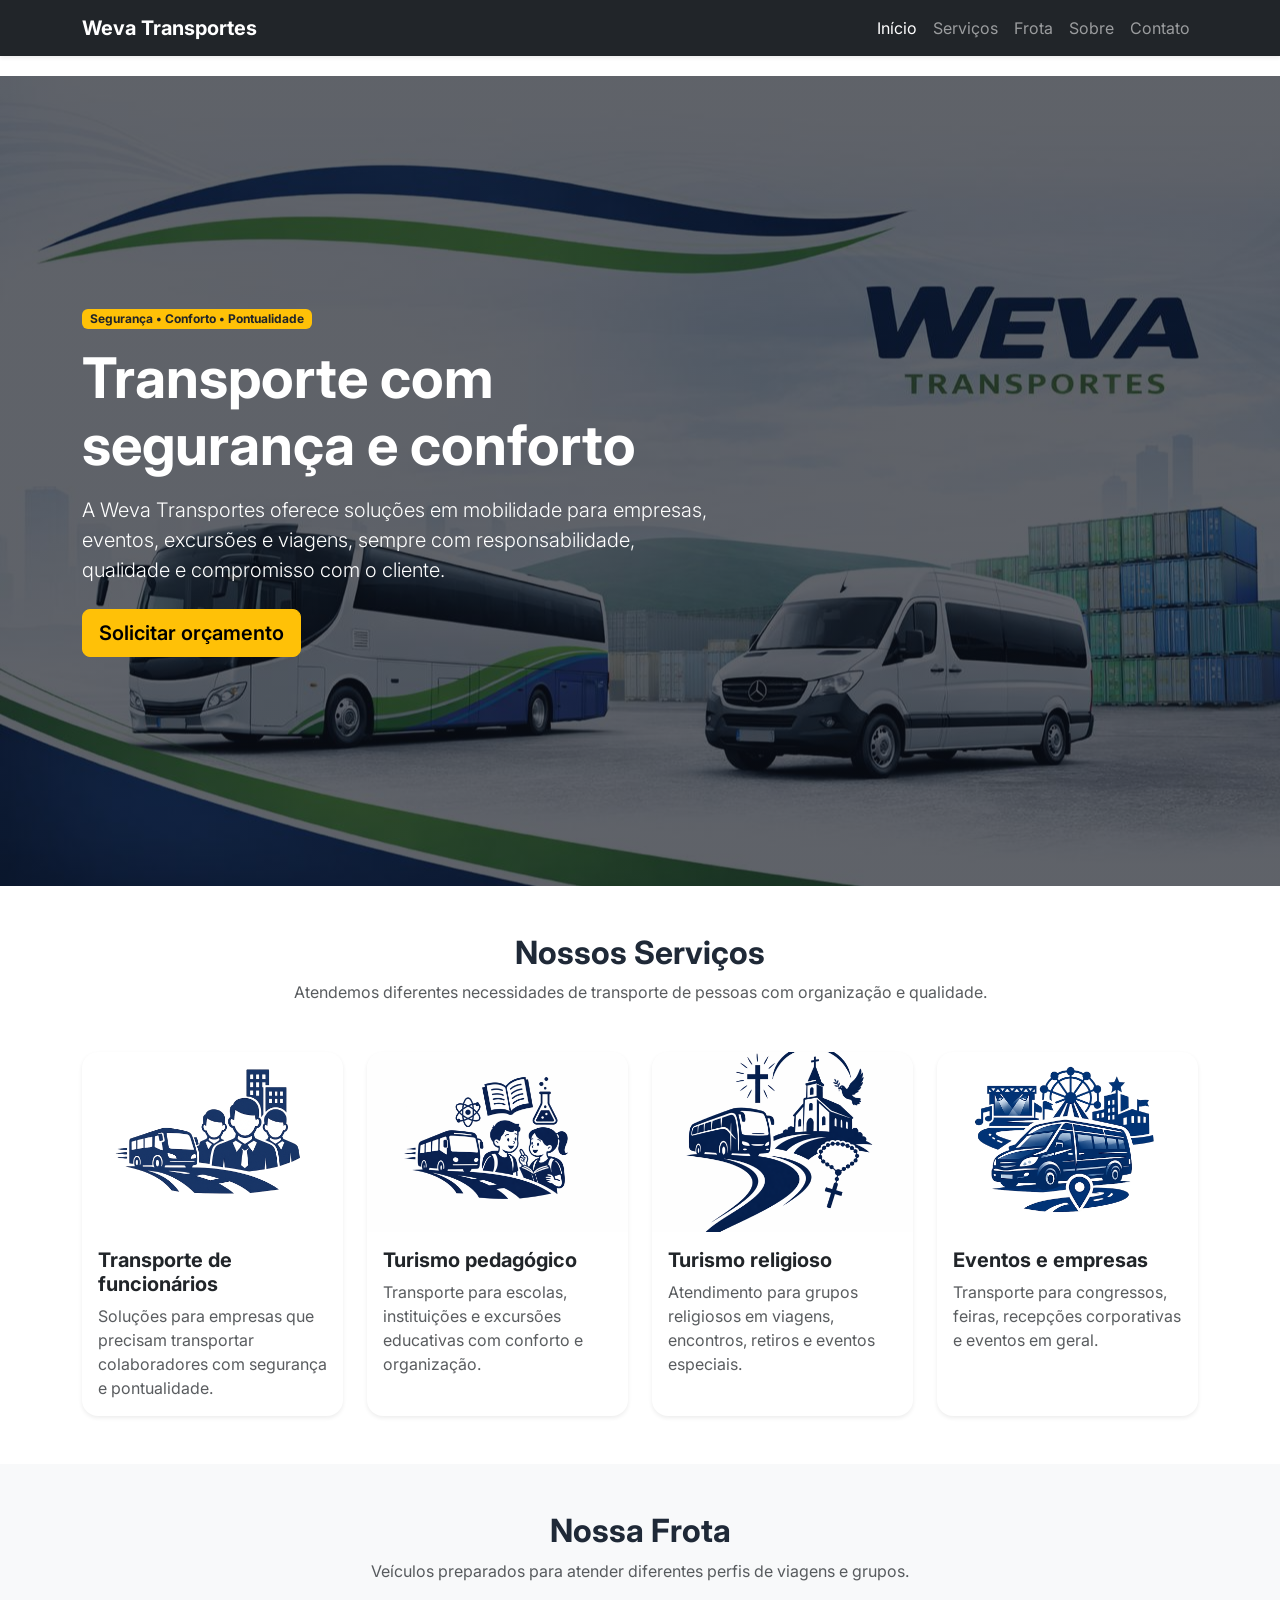
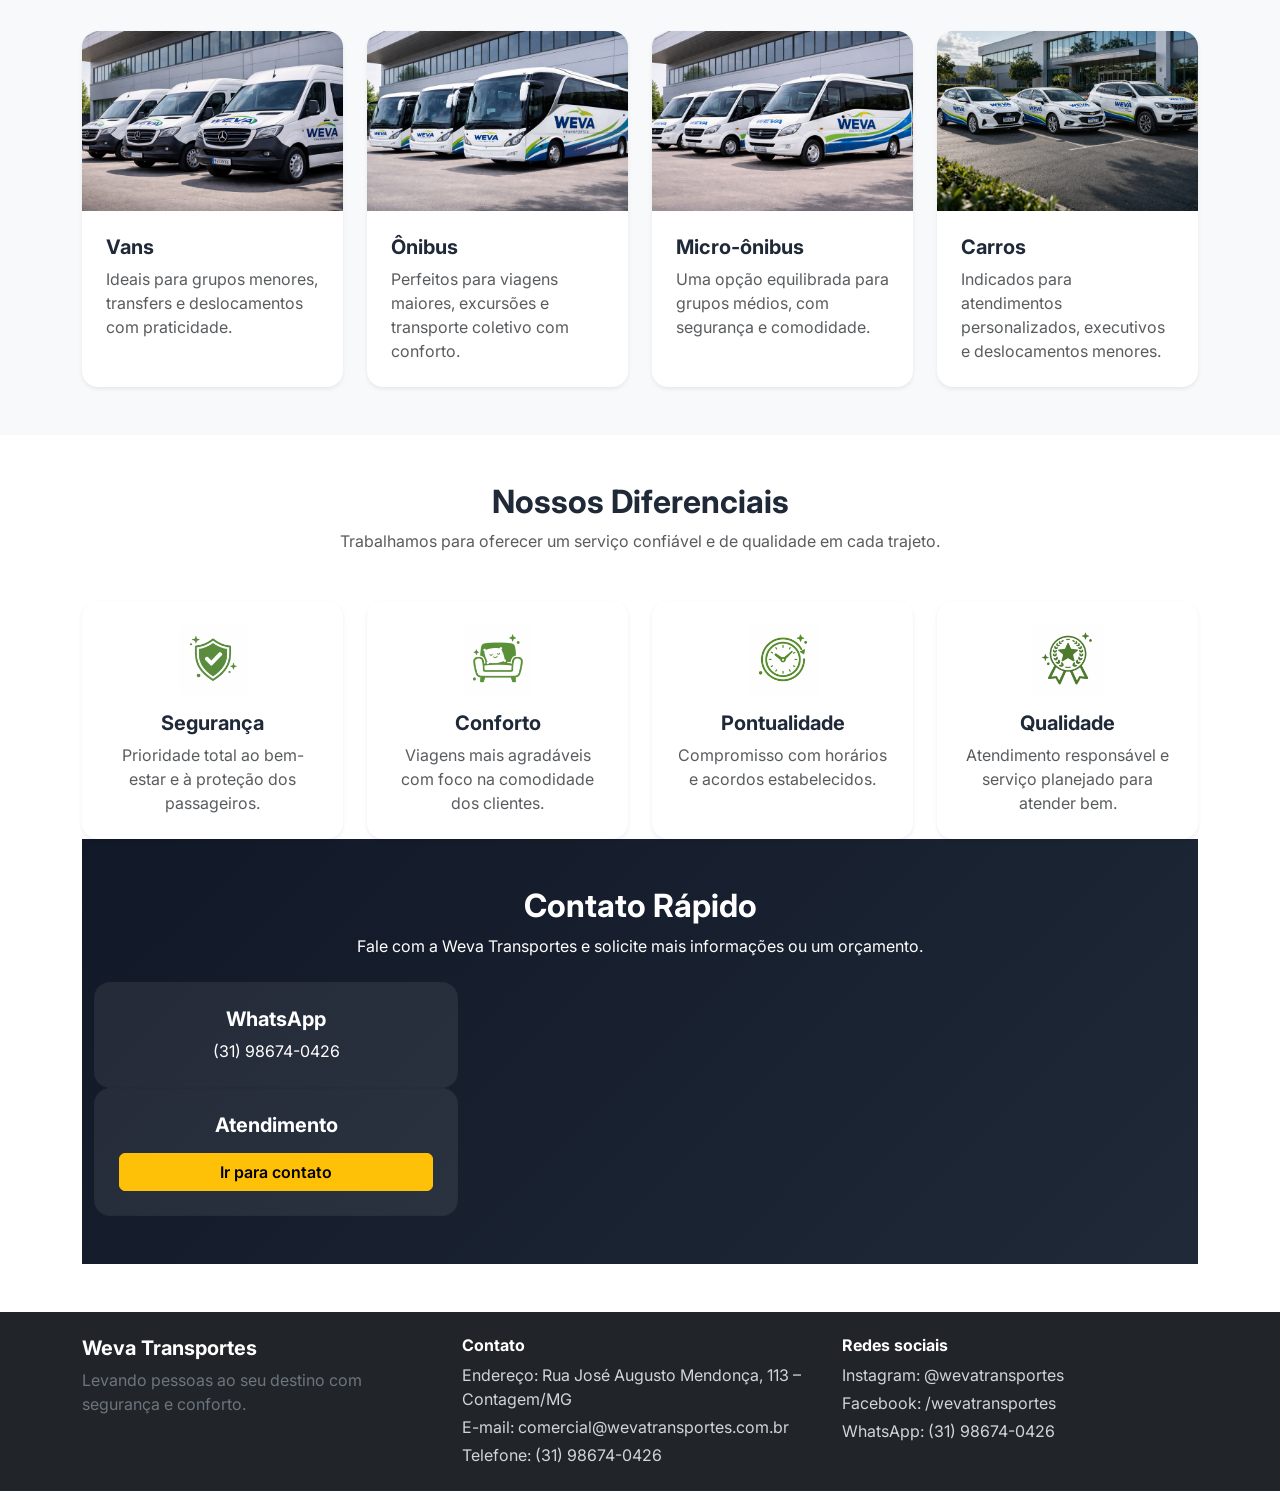
==== src/index.html @ dcbd4123 "index corrigir footer" ====
<!DOCTYPE html>
<html lang="pt-BR">
<head>
  <meta charset="UTF-8">
  <meta name="viewport" content="width=device-width, initial-scale=1.0">
  <title>Weva Transportes | Início</title>

  <link rel="preconnect" href="https://fonts.googleapis.com">
  <link rel="preconnect" href="https://fonts.gstatic.com" crossorigin>
  <link href="https://fonts.googleapis.com/css2?family=Inter:wght@400;500;600;700;800&display=swap" rel="stylesheet">

  <link
    href="https://cdn.jsdelivr.net/npm/bootstrap@5.3.3/dist/css/bootstrap.min.css"
    rel="stylesheet"
  >

  <link rel="stylesheet" href="css/style.css">
</head>
<body>

  <!-- HEADER -->
  <nav class="navbar navbar-expand-lg navbar-dark bg-dark fixed-top shadow-sm">
    <div class="container">
      <a class="navbar-brand fw-bold" href="index.html">Weva Transportes</a>

      <button class="navbar-toggler" type="button" data-bs-toggle="collapse" data-bs-target="#menuNav" aria-controls="menuNav" aria-expanded="false" aria-label="Abrir menu">
        <span class="navbar-toggler-icon"></span>
      </button>

      <div class="collapse navbar-collapse" id="menuNav">
        <ul class="navbar-nav ms-auto">
          <li class="nav-item">
            <a class="nav-link active" href="index.html">Início</a>
          </li>
          <li class="nav-item">
            <a class="nav-link" href="servicos.html">Serviços</a>
          </li>
          <li class="nav-item">
            <a class="nav-link" href="frota.html">Frota</a>
          </li>
          <li class="nav-item">
            <a class="nav-link" href="sobre.html">Sobre</a>
          </li>
          <li class="nav-item">
            <a class="nav-link" href="contato.html">Contato</a>
          </li>
        </ul>
      </div>
    </div>
  </nav>

  <!-- BANNER -->
  <header class="banner d-flex align-items-center text-white">
    <div class="container">
      <div class="row">
        <div class="col-lg-7">
          <span class="badge bg-warning text-dark mb-3">Segurança • Conforto • Pontualidade</span>
          <h1 class="display-4 fw-bold mb-3">Transporte com segurança e conforto</h1>
          <p class="lead mb-4">
            A Weva Transportes oferece soluções em mobilidade para empresas, eventos,
            excursões e viagens, sempre com responsabilidade, qualidade e compromisso com o cliente.
          </p>
          <a href="contato.html" class="btn btn-warning btn-lg fw-semibold">Solicitar orçamento</a>
        </div>
      </div>
    </div>
  </header>

<!-- SERVIÇOS -->
<section class="py-5" id="servicos">
  <div class="container">
    <div class="text-center mb-5">
      <h2 class="fw-bold">Nossos Serviços</h2>
      <p class="text-muted">
        Atendemos diferentes necessidades de transporte de pessoas com organização e qualidade.
      </p>
    </div>

    <div class="row g-4">

      <!-- FUNCIONÁRIOS -->
      <div class="col-md-6 col-lg-3">
        <div class="card h-100 shadow-sm border-0 rounded-4 overflow-hidden">
          <img src="images/funcionarios.png" class="card-img-top servico-img" alt="Transporte de funcionários">
          <div class="card-body">
            <h3 class="h5 fw-bold">Transporte de funcionários</h3>
            <p class="text-muted mb-0">
              Soluções para empresas que precisam transportar colaboradores com segurança e pontualidade.
            </p>
          </div>
        </div>
      </div>

      <!-- PEDAGÓGICO -->
      <div class="col-md-6 col-lg-3">
        <div class="card h-100 shadow-sm border-0 rounded-4 overflow-hidden">
          <img src="images/pedagogico.png" class="card-img-top servico-img" alt="Turismo pedagógico">
          <div class="card-body">
            <h3 class="h5 fw-bold">Turismo pedagógico</h3>
            <p class="text-muted mb-0">
              Transporte para escolas, instituições e excursões educativas com conforto e organização.
            </p>
          </div>
        </div>
      </div>

      <!-- RELIGIOSO -->
      <div class="col-md-6 col-lg-3">
        <div class="card h-100 shadow-sm border-0 rounded-4 overflow-hidden">
          <img src="images/religioso.png" class="card-img-top servico-img" alt="Turismo religioso">
          <div class="card-body">
            <h3 class="h5 fw-bold">Turismo religioso</h3>
            <p class="text-muted mb-0">
              Atendimento para grupos religiosos em viagens, encontros, retiros e eventos especiais.
            </p>
          </div>
        </div>
      </div>

      <!-- EVENTOS -->
      <div class="col-md-6 col-lg-3">
        <div class="card h-100 shadow-sm border-0 rounded-4 overflow-hidden">
          <img src="images/eventos.png" class="card-img-top servico-img" alt="Eventos e empresas">
          <div class="card-body">
            <h3 class="h5 fw-bold">Eventos e empresas</h3>
            <p class="text-muted mb-0">
              Transporte para congressos, feiras, recepções corporativas e eventos em geral.
            </p>
          </div>
        </div>
      </div>

    </div>
  </div>
</section>

<!-- FROTA -->
<section class="py-5 bg-light" id="frota">
  <div class="container">
    <div class="text-center mb-5">
      <h2 class="fw-bold">Nossa Frota</h2>
      <p class="text-muted">
        Veículos preparados para atender diferentes perfis de viagens e grupos.
      </p>
    </div>

    <div class="row g-4">

      <!-- VAN -->
      <div class="col-md-6 col-lg-3">
        <div class="frota-box h-100 bg-white rounded-4 shadow-sm overflow-hidden">
          <img src="images/vans.png" class="img-fluid frota-img" alt="Van">
          <div class="p-4">
            <h3 class="h5 fw-bold">Vans</h3>
            <p class="text-muted mb-0">
              Ideais para grupos menores, transfers e deslocamentos com praticidade.
            </p>
          </div>
        </div>
      </div>

      <!-- ÔNIBUS -->
      <div class="col-md-6 col-lg-3">
        <div class="frota-box h-100 bg-white rounded-4 shadow-sm overflow-hidden">
          <img src="images/onibus.png" class="img-fluid frota-img" alt="Ônibus">
          <div class="p-4">
            <h3 class="h5 fw-bold">Ônibus</h3>
            <p class="text-muted mb-0">
              Perfeitos para viagens maiores, excursões e transporte coletivo com conforto.
            </p>
          </div>
        </div>
      </div>

      <!-- MICRO -->
      <div class="col-md-6 col-lg-3">
        <div class="frota-box h-100 bg-white rounded-4 shadow-sm overflow-hidden">
          <img src="images/micro.png" class="img-fluid frota-img" alt="Micro-ônibus">
          <div class="p-4">
            <h3 class="h5 fw-bold">Micro-ônibus</h3>
            <p class="text-muted mb-0">
              Uma opção equilibrada para grupos médios, com segurança e comodidade.
            </p>
          </div>
        </div>
      </div>

      <!-- CARRO -->
      <div class="col-md-6 col-lg-3">
        <div class="frota-box h-100 bg-white rounded-4 shadow-sm overflow-hidden">
          <img src="images/carros.png" class="img-fluid frota-img" alt="Carro">
          <div class="p-4">
            <h3 class="h5 fw-bold">Carros</h3>
            <p class="text-muted mb-0">
              Indicados para atendimentos personalizados, executivos e deslocamentos menores.
            </p>
          </div>
        </div>
      </div>

    </div>
  </div>
</section>

  <!-- DIFERENCIAIS -->
  <section class="py-5" id="diferenciais">
    <div class="container">
      <div class="text-center mb-5">
        <h2 class="fw-bold">Nossos Diferenciais</h2>
        <p class="text-muted">
          Trabalhamos para oferecer um serviço confiável e de qualidade em cada trajeto.
        </p>
      </div>

      <div class="row g-4 text-center">

  <!-- SEGURANÇA -->
  <div class="col-sm-6 col-lg-3">
    <div class="diferencial-box p-4 rounded-4 shadow-sm h-100">
      <img src="images/seguranca.png" class="diferencial-icon mb-3" alt="Segurança">
      <h3 class="h5 fw-bold">Segurança</h3>
      <p class="text-muted mb-0">
        Prioridade total ao bem-estar e à proteção dos passageiros.
      </p>
    </div>
  </div>

  <!-- CONFORTO -->
  <div class="col-sm-6 col-lg-3">
    <div class="diferencial-box p-4 rounded-4 shadow-sm h-100">
      <img src="images/conforto.png" class="diferencial-icon mb-3" alt="Conforto">
      <h3 class="h5 fw-bold">Conforto</h3>
      <p class="text-muted mb-0">
        Viagens mais agradáveis com foco na comodidade dos clientes.
      </p>
    </div>
  </div>

  <!-- PONTUALIDADE -->
  <div class="col-sm-6 col-lg-3">
    <div class="diferencial-box p-4 rounded-4 shadow-sm h-100">
      <img src="images/pontualidade.png" class="diferencial-icon mb-3" alt="Pontualidade">
      <h3 class="h5 fw-bold">Pontualidade</h3>
      <p class="text-muted mb-0">
        Compromisso com horários e acordos estabelecidos.
      </p>
    </div>
  </div>

  <!-- QUALIDADE -->
  <div class="col-sm-6 col-lg-3">
    <div class="diferencial-box p-4 rounded-4 shadow-sm h-100">
      <img src="images/qualidade.png" class="diferencial-icon mb-3" alt="Qualidade">
      <h3 class="h5 fw-bold">Qualidade</h3>
      <p class="text-muted mb-0">
        Atendimento responsável e serviço planejado para atender bem.
      </p>
    </div>
  </div>

</div>

  <!-- CONTATO RÁPIDO -->
  <section class="py-5 contato-rapido text-white" id="contato-rapido">
    <div class="container">
      <div class="text-center mb-5">
        <h2 class="fw-bold">Contato Rápido</h2>
        <p class="mb-0">
          Fale com a Weva Transportes e solicite mais informações ou um orçamento.
        </p>
      </div>

      <div class="row g-4 justify-content-center">
        </div>

        <div class="col-md-4">
          <div class="contato-box text-center p-4 rounded-4 h-100">
            <h3 class="h5 fw-bold">WhatsApp</h3>
            <p class="mb-0">(31) 98674-0426</p>
          </div>
        </div>

        <div class="col-md-4">
          <div class="contato-box text-center p-4 rounded-4 h-100 d-flex flex-column justify-content-center">
            <h3 class="h5 fw-bold">Atendimento</h3>
            <a href="contato.html" class="btn btn-warning fw-semibold mt-2">Ir para contato</a>
          </div>
        </div>
      </div>
    </div>
  </section>

  <!-- FOOTER -->
  <footer class="bg-dark text-white py-4">
    <div class="container">
      <div class="row g-4">
        <div class="col-md-4">
          <h3 class="h5 fw-bold">Weva Transportes</h3>
          <p class="text-secondary mb-0">
            Levando pessoas ao seu destino com segurança e conforto.
          </p>
        </div>

        <div class="col-md-4">
          <h3 class="h6 fw-bold">Contato</h3>
          <p class="mb-1">Endereço: Rua José Augusto Mendonça, 113 – Contagem/MG</p>
          <p class="mb-1">E-mail: comercial@wevatransportes.com.br</p>
          <p class="mb-0">Telefone: (31) 98674-0426</p>
        </div>

        <div class="col-md-4">
          <h3 class="h6 fw-bold">Redes sociais</h3>
          <p class="mb-1">Instagram: @wevatransportes</p>
          <p class="mb-1">Facebook: /wevatransportes</p>
          <p class="mb-0">WhatsApp: (31) 98674-0426</p>
        </div>
      </div>
    </div>
  </footer>

  <script src="https://cdn.jsdelivr.net/npm/bootstrap@5.3.3/dist/js/bootstrap.bundle.min.js"></script>
  <script src="js/script.js"></script>
</body>
</html>
---- src/css/style.css ----
* {
  margin: 0;
  padding: 0;
  box-sizing: border-box;
}

body {
  font-family: "Inter", sans-serif;
  color: #1f2937;
  padding-top: 76px;
}

.banner {
  min-height: 90vh;
  background: linear-gradient(rgba(10, 15, 25, 0.65), rgba(10, 15, 25, 0.65)),
    url("../images/banner.jpeg") center/cover no-repeat;
}

.servico-img {
  width: 100%;
  height: 180px;
  object-fit: cover;
}

.frota-img {
  width: 100%;
  height: 180px;
  object-fit: cover;
}

.frota-box {
  transition: 0.3s ease;
}

.frota-box:hover {
  transform: translateY(-6px);
}

.card,
.frota-box,
.diferencial-box,
.contato-box {
  transition: 0.3s ease;
}

.card:hover,
.frota-box:hover,
.diferencial-box:hover,
.contato-box:hover {
  transform: translateY(-6px);
}

.diferencial-icon {
  width: 70px;
  height: 70px;
  object-fit: contain;
}

.contato-rapido {
  background: linear-gradient(135deg, #111827, #1f2937);
}

.contato-box {
  background-color: rgba(255, 255, 255, 0.08);
  border: 1px solid rgba(32, 31, 31, 0.12);
}

footer p {
  color: #d1d5db;
}

@media (max-width: 991px) {
  .banner {
    min-height: auto;
    padding: 100px 0 80px;
  }
}

@media (max-width: 576px) {
  .banner h1 {
    font-size: 2rem;
  }

  .banner p {
    font-size: 1rem;
  }
}
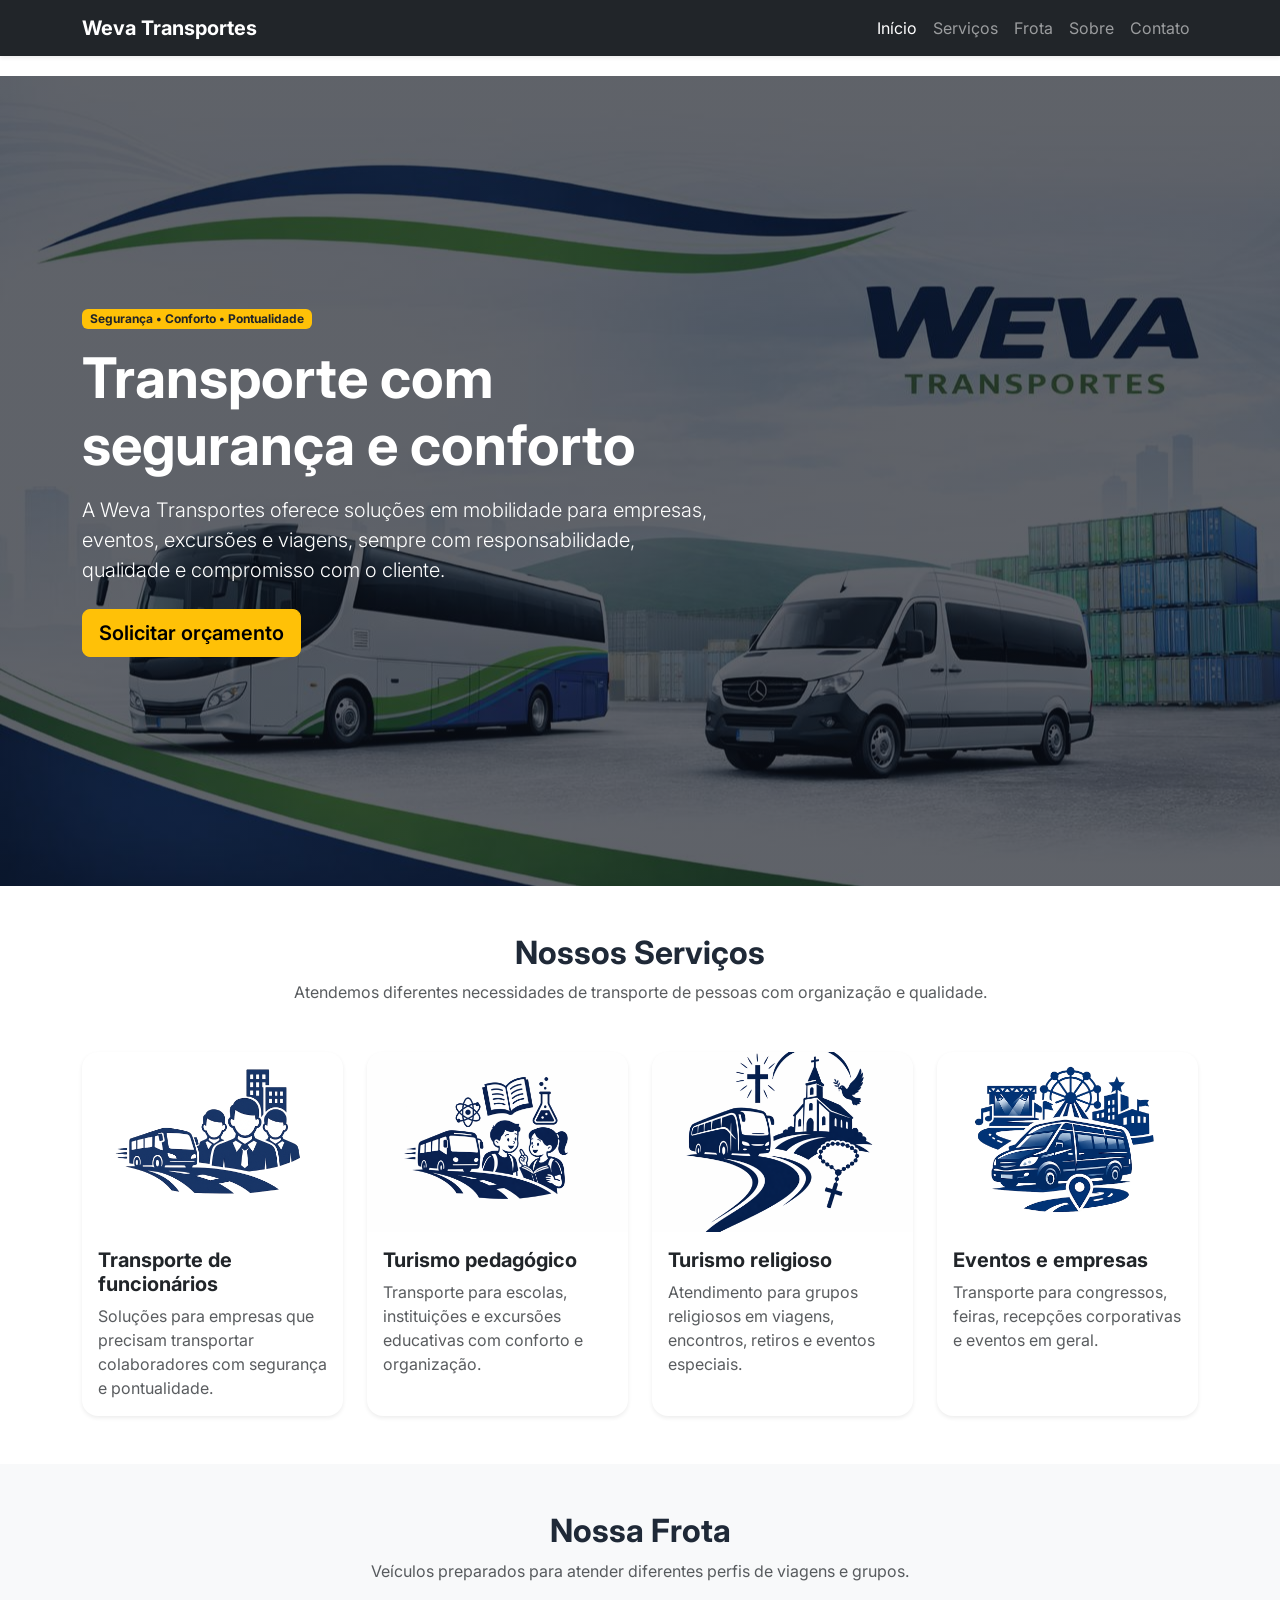
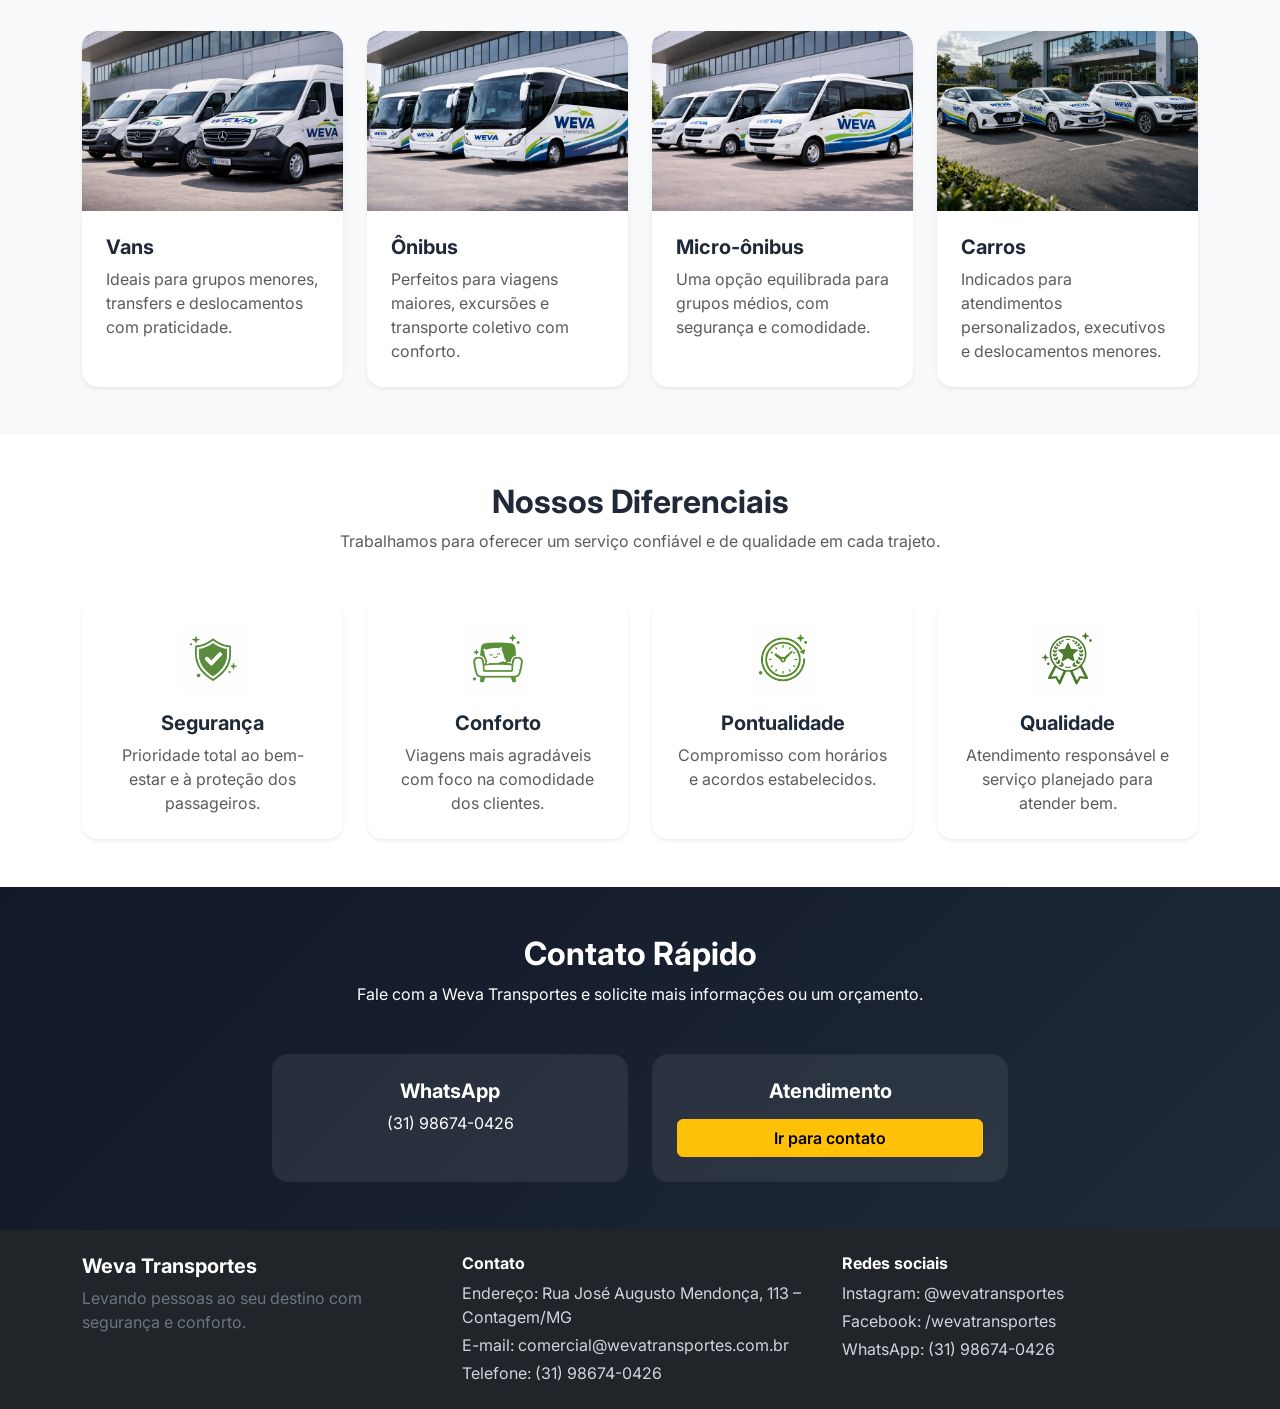
==== commit d7fb0766: "bug fix" ====
--- a/src/index.html
+++ b/src/index.html
@@ -66,141 +66,141 @@
     </div>
   </header>
 
-<!-- SERVIÇOS -->
-<section class="py-5" id="servicos">
-  <div class="container">
-    <div class="text-center mb-5">
-      <h2 class="fw-bold">Nossos Serviços</h2>
-      <p class="text-muted">
-        Atendemos diferentes necessidades de transporte de pessoas com organização e qualidade.
-      </p>
-    </div>
-
-    <div class="row g-4">
-
-      <!-- FUNCIONÁRIOS -->
-      <div class="col-md-6 col-lg-3">
-        <div class="card h-100 shadow-sm border-0 rounded-4 overflow-hidden">
-          <img src="images/funcionarios.png" class="card-img-top servico-img" alt="Transporte de funcionários">
-          <div class="card-body">
-            <h3 class="h5 fw-bold">Transporte de funcionários</h3>
-            <p class="text-muted mb-0">
-              Soluções para empresas que precisam transportar colaboradores com segurança e pontualidade.
-            </p>
-          </div>
-        </div>
-      </div>
-
-      <!-- PEDAGÓGICO -->
-      <div class="col-md-6 col-lg-3">
-        <div class="card h-100 shadow-sm border-0 rounded-4 overflow-hidden">
-          <img src="images/pedagogico.png" class="card-img-top servico-img" alt="Turismo pedagógico">
-          <div class="card-body">
-            <h3 class="h5 fw-bold">Turismo pedagógico</h3>
-            <p class="text-muted mb-0">
-              Transporte para escolas, instituições e excursões educativas com conforto e organização.
-            </p>
-          </div>
-        </div>
-      </div>
-
-      <!-- RELIGIOSO -->
-      <div class="col-md-6 col-lg-3">
-        <div class="card h-100 shadow-sm border-0 rounded-4 overflow-hidden">
-          <img src="images/religioso.png" class="card-img-top servico-img" alt="Turismo religioso">
-          <div class="card-body">
-            <h3 class="h5 fw-bold">Turismo religioso</h3>
-            <p class="text-muted mb-0">
-              Atendimento para grupos religiosos em viagens, encontros, retiros e eventos especiais.
-            </p>
-          </div>
-        </div>
-      </div>
-
-      <!-- EVENTOS -->
-      <div class="col-md-6 col-lg-3">
-        <div class="card h-100 shadow-sm border-0 rounded-4 overflow-hidden">
-          <img src="images/eventos.png" class="card-img-top servico-img" alt="Eventos e empresas">
-          <div class="card-body">
-            <h3 class="h5 fw-bold">Eventos e empresas</h3>
-            <p class="text-muted mb-0">
-              Transporte para congressos, feiras, recepções corporativas e eventos em geral.
-            </p>
-          </div>
-        </div>
-      </div>
-
-    </div>
-  </div>
-</section>
-
-<!-- FROTA -->
-<section class="py-5 bg-light" id="frota">
-  <div class="container">
-    <div class="text-center mb-5">
-      <h2 class="fw-bold">Nossa Frota</h2>
-      <p class="text-muted">
-        Veículos preparados para atender diferentes perfis de viagens e grupos.
-      </p>
-    </div>
-
-    <div class="row g-4">
-
-      <!-- VAN -->
-      <div class="col-md-6 col-lg-3">
-        <div class="frota-box h-100 bg-white rounded-4 shadow-sm overflow-hidden">
-          <img src="images/vans.png" class="img-fluid frota-img" alt="Van">
-          <div class="p-4">
-            <h3 class="h5 fw-bold">Vans</h3>
-            <p class="text-muted mb-0">
-              Ideais para grupos menores, transfers e deslocamentos com praticidade.
-            </p>
-          </div>
-        </div>
-      </div>
-
-      <!-- ÔNIBUS -->
-      <div class="col-md-6 col-lg-3">
-        <div class="frota-box h-100 bg-white rounded-4 shadow-sm overflow-hidden">
-          <img src="images/onibus.png" class="img-fluid frota-img" alt="Ônibus">
-          <div class="p-4">
-            <h3 class="h5 fw-bold">Ônibus</h3>
-            <p class="text-muted mb-0">
-              Perfeitos para viagens maiores, excursões e transporte coletivo com conforto.
-            </p>
-          </div>
-        </div>
-      </div>
-
-      <!-- MICRO -->
-      <div class="col-md-6 col-lg-3">
-        <div class="frota-box h-100 bg-white rounded-4 shadow-sm overflow-hidden">
-          <img src="images/micro.png" class="img-fluid frota-img" alt="Micro-ônibus">
-          <div class="p-4">
-            <h3 class="h5 fw-bold">Micro-ônibus</h3>
-            <p class="text-muted mb-0">
-              Uma opção equilibrada para grupos médios, com segurança e comodidade.
-            </p>
-          </div>
-        </div>
-      </div>
-
-      <!-- CARRO -->
-      <div class="col-md-6 col-lg-3">
-        <div class="frota-box h-100 bg-white rounded-4 shadow-sm overflow-hidden">
-          <img src="images/carros.png" class="img-fluid frota-img" alt="Carro">
-          <div class="p-4">
-            <h3 class="h5 fw-bold">Carros</h3>
-            <p class="text-muted mb-0">
-              Indicados para atendimentos personalizados, executivos e deslocamentos menores.
-            </p>
-          </div>
-        </div>
-      </div>
-
-    </div>
-  </div>
-</section>
+  <!-- SERVIÇOS -->
+  <section class="py-5" id="servicos">
+    <div class="container">
+      <div class="text-center mb-5">
+        <h2 class="fw-bold">Nossos Serviços</h2>
+        <p class="text-muted">
+          Atendemos diferentes necessidades de transporte de pessoas com organização e qualidade.
+        </p>
+      </div>
+
+      <div class="row g-4">
+
+        <!-- FUNCIONÁRIOS -->
+        <div class="col-md-6 col-lg-3">
+          <div class="card h-100 shadow-sm border-0 rounded-4 overflow-hidden">
+            <img src="images/funcionarios.png" class="card-img-top servico-img" alt="Transporte de funcionários">
+            <div class="card-body">
+              <h3 class="h5 fw-bold">Transporte de funcionários</h3>
+              <p class="text-muted mb-0">
+                Soluções para empresas que precisam transportar colaboradores com segurança e pontualidade.
+              </p>
+            </div>
+          </div>
+        </div>
+
+        <!-- PEDAGÓGICO -->
+        <div class="col-md-6 col-lg-3">
+          <div class="card h-100 shadow-sm border-0 rounded-4 overflow-hidden">
+            <img src="images/pedagogico.png" class="card-img-top servico-img" alt="Turismo pedagógico">
+            <div class="card-body">
+              <h3 class="h5 fw-bold">Turismo pedagógico</h3>
+              <p class="text-muted mb-0">
+                Transporte para escolas, instituições e excursões educativas com conforto e organização.
+              </p>
+            </div>
+          </div>
+        </div>
+
+        <!-- RELIGIOSO -->
+        <div class="col-md-6 col-lg-3">
+          <div class="card h-100 shadow-sm border-0 rounded-4 overflow-hidden">
+            <img src="images/religioso.png" class="card-img-top servico-img" alt="Turismo religioso">
+            <div class="card-body">
+              <h3 class="h5 fw-bold">Turismo religioso</h3>
+              <p class="text-muted mb-0">
+                Atendimento para grupos religiosos em viagens, encontros, retiros e eventos especiais.
+              </p>
+            </div>
+          </div>
+        </div>
+
+        <!-- EVENTOS -->
+        <div class="col-md-6 col-lg-3">
+          <div class="card h-100 shadow-sm border-0 rounded-4 overflow-hidden">
+            <img src="images/eventos.png" class="card-img-top servico-img" alt="Eventos e empresas">
+            <div class="card-body">
+              <h3 class="h5 fw-bold">Eventos e empresas</h3>
+              <p class="text-muted mb-0">
+                Transporte para congressos, feiras, recepções corporativas e eventos em geral.
+              </p>
+            </div>
+          </div>
+        </div>
+
+      </div>
+    </div>
+  </section>
+
+  <!-- FROTA -->
+  <section class="py-5 bg-light" id="frota">
+    <div class="container">
+      <div class="text-center mb-5">
+        <h2 class="fw-bold">Nossa Frota</h2>
+        <p class="text-muted">
+          Veículos preparados para atender diferentes perfis de viagens e grupos.
+        </p>
+      </div>
+
+      <div class="row g-4">
+
+        <!-- VAN -->
+        <div class="col-md-6 col-lg-3">
+          <div class="frota-box h-100 bg-white rounded-4 shadow-sm overflow-hidden">
+            <img src="images/vans.png" class="img-fluid frota-img" alt="Van">
+            <div class="p-4">
+              <h3 class="h5 fw-bold">Vans</h3>
+              <p class="text-muted mb-0">
+                Ideais para grupos menores, transfers e deslocamentos com praticidade.
+              </p>
+            </div>
+          </div>
+        </div>
+
+        <!-- ÔNIBUS -->
+        <div class="col-md-6 col-lg-3">
+          <div class="frota-box h-100 bg-white rounded-4 shadow-sm overflow-hidden">
+            <img src="images/onibus.png" class="img-fluid frota-img" alt="Ônibus">
+            <div class="p-4">
+              <h3 class="h5 fw-bold">Ônibus</h3>
+              <p class="text-muted mb-0">
+                Perfeitos para viagens maiores, excursões e transporte coletivo com conforto.
+              </p>
+            </div>
+          </div>
+        </div>
+
+        <!-- MICRO -->
+        <div class="col-md-6 col-lg-3">
+          <div class="frota-box h-100 bg-white rounded-4 shadow-sm overflow-hidden">
+            <img src="images/micro.png" class="img-fluid frota-img" alt="Micro-ônibus">
+            <div class="p-4">
+              <h3 class="h5 fw-bold">Micro-ônibus</h3>
+              <p class="text-muted mb-0">
+                Uma opção equilibrada para grupos médios, com segurança e comodidade.
+              </p>
+            </div>
+          </div>
+        </div>
+
+        <!-- CARRO -->
+        <div class="col-md-6 col-lg-3">
+          <div class="frota-box h-100 bg-white rounded-4 shadow-sm overflow-hidden">
+            <img src="images/carros.png" class="img-fluid frota-img" alt="Carro">
+            <div class="p-4">
+              <h3 class="h5 fw-bold">Carros</h3>
+              <p class="text-muted mb-0">
+                Indicados para atendimentos personalizados, executivos e deslocamentos menores.
+              </p>
+            </div>
+          </div>
+        </div>
+
+      </div>
+    </div>
+  </section>
 
   <!-- DIFERENCIAIS -->
   <section class="py-5" id="diferenciais">
@@ -214,51 +214,53 @@
 
       <div class="row g-4 text-center">
 
-  <!-- SEGURANÇA -->
-  <div class="col-sm-6 col-lg-3">
-    <div class="diferencial-box p-4 rounded-4 shadow-sm h-100">
-      <img src="images/seguranca.png" class="diferencial-icon mb-3" alt="Segurança">
-      <h3 class="h5 fw-bold">Segurança</h3>
-      <p class="text-muted mb-0">
-        Prioridade total ao bem-estar e à proteção dos passageiros.
-      </p>
-    </div>
-  </div>
-
-  <!-- CONFORTO -->
-  <div class="col-sm-6 col-lg-3">
-    <div class="diferencial-box p-4 rounded-4 shadow-sm h-100">
-      <img src="images/conforto.png" class="diferencial-icon mb-3" alt="Conforto">
-      <h3 class="h5 fw-bold">Conforto</h3>
-      <p class="text-muted mb-0">
-        Viagens mais agradáveis com foco na comodidade dos clientes.
-      </p>
-    </div>
-  </div>
-
-  <!-- PONTUALIDADE -->
-  <div class="col-sm-6 col-lg-3">
-    <div class="diferencial-box p-4 rounded-4 shadow-sm h-100">
-      <img src="images/pontualidade.png" class="diferencial-icon mb-3" alt="Pontualidade">
-      <h3 class="h5 fw-bold">Pontualidade</h3>
-      <p class="text-muted mb-0">
-        Compromisso com horários e acordos estabelecidos.
-      </p>
-    </div>
-  </div>
-
-  <!-- QUALIDADE -->
-  <div class="col-sm-6 col-lg-3">
-    <div class="diferencial-box p-4 rounded-4 shadow-sm h-100">
-      <img src="images/qualidade.png" class="diferencial-icon mb-3" alt="Qualidade">
-      <h3 class="h5 fw-bold">Qualidade</h3>
-      <p class="text-muted mb-0">
-        Atendimento responsável e serviço planejado para atender bem.
-      </p>
-    </div>
-  </div>
-
-</div>
+        <!-- SEGURANÇA -->
+        <div class="col-sm-6 col-lg-3">
+          <div class="diferencial-box p-4 rounded-4 shadow-sm h-100">
+            <img src="images/seguranca.png" class="diferencial-icon mb-3" alt="Segurança">
+            <h3 class="h5 fw-bold">Segurança</h3>
+            <p class="text-muted mb-0">
+              Prioridade total ao bem-estar e à proteção dos passageiros.
+            </p>
+          </div>
+        </div>
+
+        <!-- CONFORTO -->
+        <div class="col-sm-6 col-lg-3">
+          <div class="diferencial-box p-4 rounded-4 shadow-sm h-100">
+            <img src="images/conforto.png" class="diferencial-icon mb-3" alt="Conforto">
+            <h3 class="h5 fw-bold">Conforto</h3>
+            <p class="text-muted mb-0">
+              Viagens mais agradáveis com foco na comodidade dos clientes.
+            </p>
+          </div>
+        </div>
+
+        <!-- PONTUALIDADE -->
+        <div class="col-sm-6 col-lg-3">
+          <div class="diferencial-box p-4 rounded-4 shadow-sm h-100">
+            <img src="images/pontualidade.png" class="diferencial-icon mb-3" alt="Pontualidade">
+            <h3 class="h5 fw-bold">Pontualidade</h3>
+            <p class="text-muted mb-0">
+              Compromisso com horários e acordos estabelecidos.
+            </p>
+          </div>
+        </div>
+
+        <!-- QUALIDADE -->
+        <div class="col-sm-6 col-lg-3">
+          <div class="diferencial-box p-4 rounded-4 shadow-sm h-100">
+            <img src="images/qualidade.png" class="diferencial-icon mb-3" alt="Qualidade">
+            <h3 class="h5 fw-bold">Qualidade</h3>
+            <p class="text-muted mb-0">
+              Atendimento responsável e serviço planejado para atender bem.
+            </p>
+          </div>
+        </div>
+
+      </div>
+    </div>
+  </section>
 
   <!-- CONTATO RÁPIDO -->
   <section class="py-5 contato-rapido text-white" id="contato-rapido">
@@ -271,8 +273,14 @@
       </div>
 
       <div class="row g-4 justify-content-center">
-        </div>
-
+        <!-- Em caso de telefone fixo no futuro 
+        <div class="col-md-4">
+          <div class="contato-box text-center p-4 rounded-4 h-100">
+            <h3 class="h5 fw-bold">Telefone</h3>
+            <p class="mb-0">(31) 98674-0426</p>
+          </div>
+        </div>
+        -->
         <div class="col-md-4">
           <div class="contato-box text-center p-4 rounded-4 h-100">
             <h3 class="h5 fw-bold">WhatsApp</h3>
